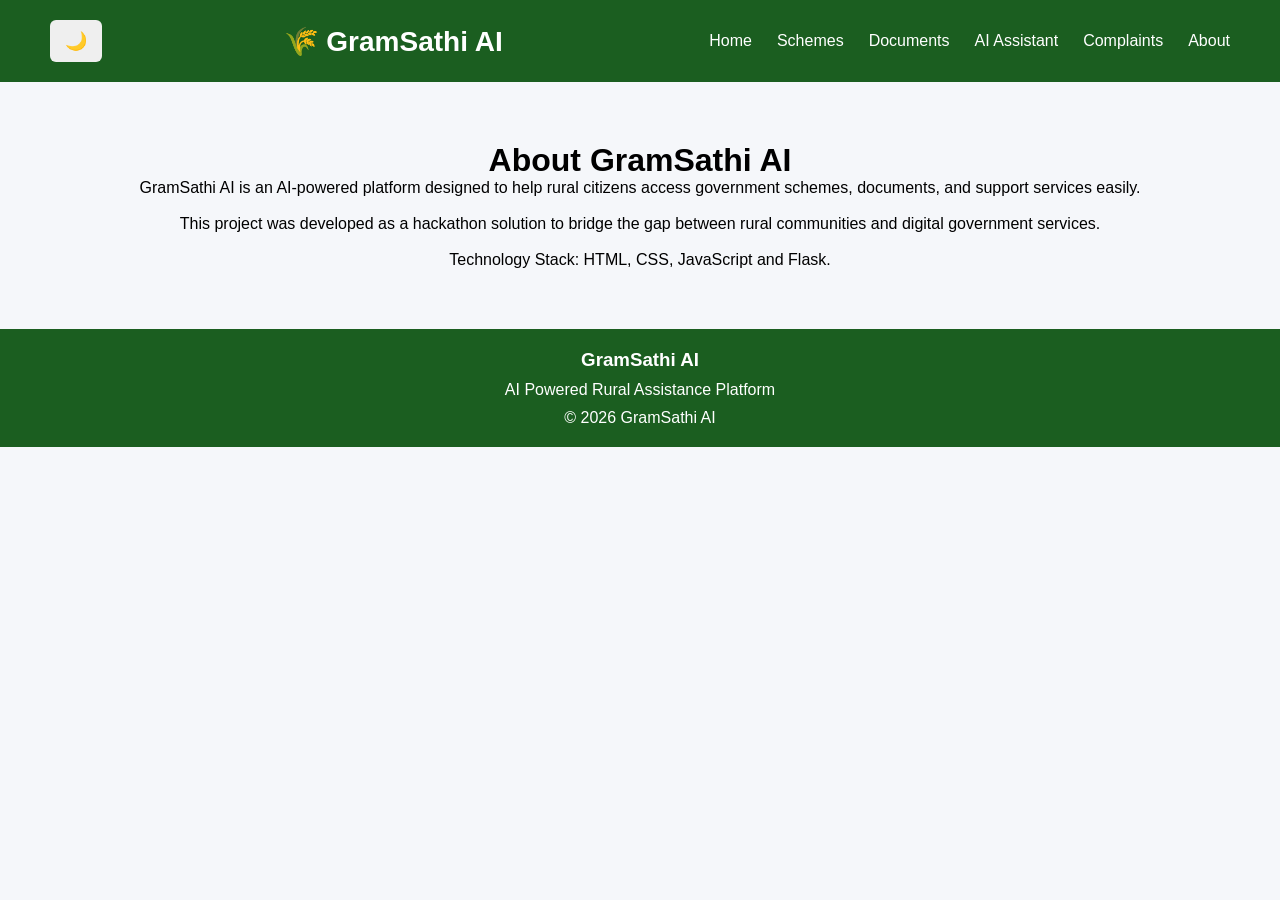
==== frontend/about.html @ bdd44109 "Initial commit" ====
<!DOCTYPE html>
<html lang="en">
<head>
    <meta charset="UTF-8">
    <meta name="viewport" content="width=device-width, initial-scale=1.0">
    <title>About GramSathi AI</title>
    <link rel="stylesheet" href="css/style.css">
    <link rel="stylesheet" href="css/responsive.css">
</head>
<body>

<nav class="navbar">
    <button id="themeBtn"
onclick="toggleTheme()">
🌙
</button>

<div class="logo">
🌾 GramSathi AI
</div>

<ul class="nav-links">

<li><a href="index.html">Home</a></li>

<li><a href="schemes.html">Schemes</a></li>

<li><a href="documents.html">Documents</a></li>

<li><a href="chatbot.html">AI Assistant</a></li>

<li><a href="complaints.html">Complaints</a></li>

<li><a href="about.html">About</a></li>

</ul>

</nav>

<div class="about">

<h1>About GramSathi AI</h1>

<p>
GramSathi AI is an AI-powered platform designed
to help rural citizens access government schemes,
documents, and support services easily.
</p>

<br>

<p>
This project was developed as a hackathon solution
to bridge the gap between rural communities and
digital government services.
</p>

<br>

<p>
Technology Stack:
HTML, CSS, JavaScript and Flask.
</p>

</div>

<footer>

<div class="footer-content">

<h3>GramSathi AI</h3>

<p>AI Powered Rural Assistance Platform</p>

<p>© 2026 GramSathi AI</p>

</div>

</footer>
<script src="js/theme.js"></script>
</body>
</html>
---- frontend/css/style.css ----
*{
    margin:0;
    padding:0;
    box-sizing:border-box;
    font-family:Segoe UI,sans-serif;
}

body{
    background:#f5f7fa;
}

/* Navbar */

.navbar{
    display:flex;
    justify-content:space-between;
    align-items:center;

    padding:20px 50px;

    background:#1b5e20;
    color:white;
}

.logo{
    font-size:28px;
    font-weight:bold;
}

.nav-links{
    display:flex;
    list-style:none;
}

.nav-links li{
    margin-left:25px;
}

.nav-links a{
    text-decoration:none;
    color:white;
    font-weight:500;
}

/* Hero */

.hero{
    min-height:80vh;

    display:flex;
    justify-content:center;
    align-items:center;

    text-align:center;

    background:linear-gradient(
      rgba(0,0,0,0.4),
      rgba(0,0,0,0.4)
    ),
    url("https://images.unsplash.com/photo-1506744038136-46273834b3fb");

    background-size:cover;
    background-position:center;

    color:white;
}
.hero-content{

    width:70%;

    background:rgba(255,255,255,0.1);

    padding:40px;

    border-radius:20px;

    /* Support for Safari (iOS/macOS) */
    -webkit-backdrop-filter: blur(5px);
    backdrop-filter: blur(5px);
}

.hero h1{
    font-size:60px;
}

.hero p{
    margin-top:20px;
    font-size:20px;
}

.btn{
    display:inline-block;

    margin-top:30px;

    padding:15px 30px;

    background:#4caf50;

    color:white;

    text-decoration:none;

    border-radius:6px;
}

/* Features */

.features{
    padding:70px;

    display:grid;

    grid-template-columns:
    repeat(auto-fit,minmax(250px,1fr));

    gap:25px;
}

.card{
    background:white;

    padding:30px;

    border-radius:12px;

    box-shadow:0 5px 15px rgba(0,0,0,0.1);

    transition:0.3s;
}

.card:hover{
    transform:translateY(-8px);
}

.card h2{
    margin-bottom:10px;
}

/* About */

.about{
    padding:60px;
    text-align:center;
}

.about h2{
    margin-bottom:20px;
    color:#1b5e20;
}

/* Footer */

footer{
    text-align:center;
    padding:20px;
    background:#1b5e20;
    color:white;
}
select{
    padding:12px;
    width:300px;
    border-radius:6px;
    margin-right:10px;
}

.btn{
    border:none;
    cursor:pointer;
}
.footer-content{
    text-align:center;
}

.footer-content h3{
    margin-bottom:10px;
}

.footer-content p{
    margin-top:10px;
}
.card{

transition:0.3s ease;

cursor:pointer;

}

.card:hover{

transform:translateY(-10px);

box-shadow:0 10px 25px rgba(0,0,0,0.15);

}

.btn{

transition:0.3s ease;

}

.btn:hover{

transform:scale(1.05);

}

.nav-links a{

transition:0.3s ease;

}

.nav-links a:hover{

color:#90ee90;

}
.complaint-container{
    max-width:700px;
    margin:50px auto;
    background:white;
    padding:30px;
    border-radius:15px;
    box-shadow:0 5px 15px rgba(0,0,0,0.1);
}
.complaint-container h2{
    text-align:center;
    color:#1b5e20;
    margin-bottom:25px;
}

.complaint-container input,
.complaint-container textarea{

    width:100%;

    padding:12px;

    border:1px solid #ddd;

    border-radius:8px;

    box-sizing:border-box;

    font-size:16px;
}

.complaint-container .btn{

    display:block;

    margin:20px auto;
}
#status{
    margin-top:15px;
    text-align:center;
    color:#1b5e20;
    font-weight:600;
}
/* Dark Mode */

.dark-mode{
    background:#121212;
    color:white;
}

.dark-mode .chat-container{
    background:#1e1e1e;
    color:white;
}

.dark-mode .chat-box{
    background:#2a2a2a;
}

.dark-mode .bot-message{
    background:#3a3a3a;
    color:white;
}

.dark-mode .navbar{
    background:#111;
}

.dark-mode input{
    background:#2a2a2a;
    color:white;
    border:1px solid #555;
}

.dark-mode textarea{
    background:#2a2a2a;
    color:white;
    border:1px solid #555;
}

#themeBtn{
    padding:10px 15px;
    border:none;
    border-radius:6px;
    cursor:pointer;
}
/* ===== GLOBAL DARK MODE ===== */

.dark-mode{
    background:#121212;
    color:#ffffff;
}

/* Navbar */
.dark-mode .navbar{
    background:#111111;
}

/* Cards */
.dark-mode .card{
    background:#1e1e1e;
    color:white;
}

/* Features Section */
.dark-mode .features{
    background:#121212;
}

/* About Section */
.dark-mode .about{
    background:#121212;
    color:white;
}

.dark-mode .about h2{
    color:#4caf50;
}

/* Complaint Container */
.dark-mode .complaint-container{
    background:#1e1e1e;
    color:white;
}

/* Chat Container */
.dark-mode .chat-container{
    background:#1e1e1e;
    color:white;
}

.dark-mode .chat-box{
    background:#2a2a2a;
}

/* Messages */
.dark-mode .bot-message{
    background:#333333;
    color:white;
}

.dark-mode .user-message{
    background:#4caf50;
    color:white;
}

/* Inputs */
.dark-mode input,
.dark-mode textarea,
.dark-mode select{
    background:#2a2a2a;
    color:white;
    border:1px solid #555;
}

/* Footer */
.dark-mode footer{
    background:#111111;
}

/* Links */
.dark-mode .nav-links a{
    color:white;
}

/* Theme Button */
#themeBtn{
    padding:10px 15px;
    border:none;
    border-radius:6px;
    cursor:pointer;
    font-size:18px;
}
#schemeSearch{

    width:400px;

    padding:12px;

    border-radius:8px;

    border:1px solid #ccc;

    font-size:16px;
}
#schemeSearch{

    width:400px;

    padding:12px;

    border-radius:8px;

    border:1px solid #ccc;

    font-size:16px;
}
---- frontend/css/responsive.css ----
@media (max-width: 768px){

    .navbar{
        flex-direction: column;
        padding: 15px;
    }

    .nav-links{
        flex-direction: column;
        text-align: center;
        margin-top: 15px;
    }

    .nav-links li{
        margin: 10px 0;
    }

    .hero h1{
        font-size: 32px;
    }

    .hero-content{
        width: 95%;
    }

    .features{
        padding: 20px;
        grid-template-columns: 1fr;
    }

    .chat-container{
        width: 95%;
    }

    select{
        width: 100%;
        margin-bottom: 10px;
    }
}
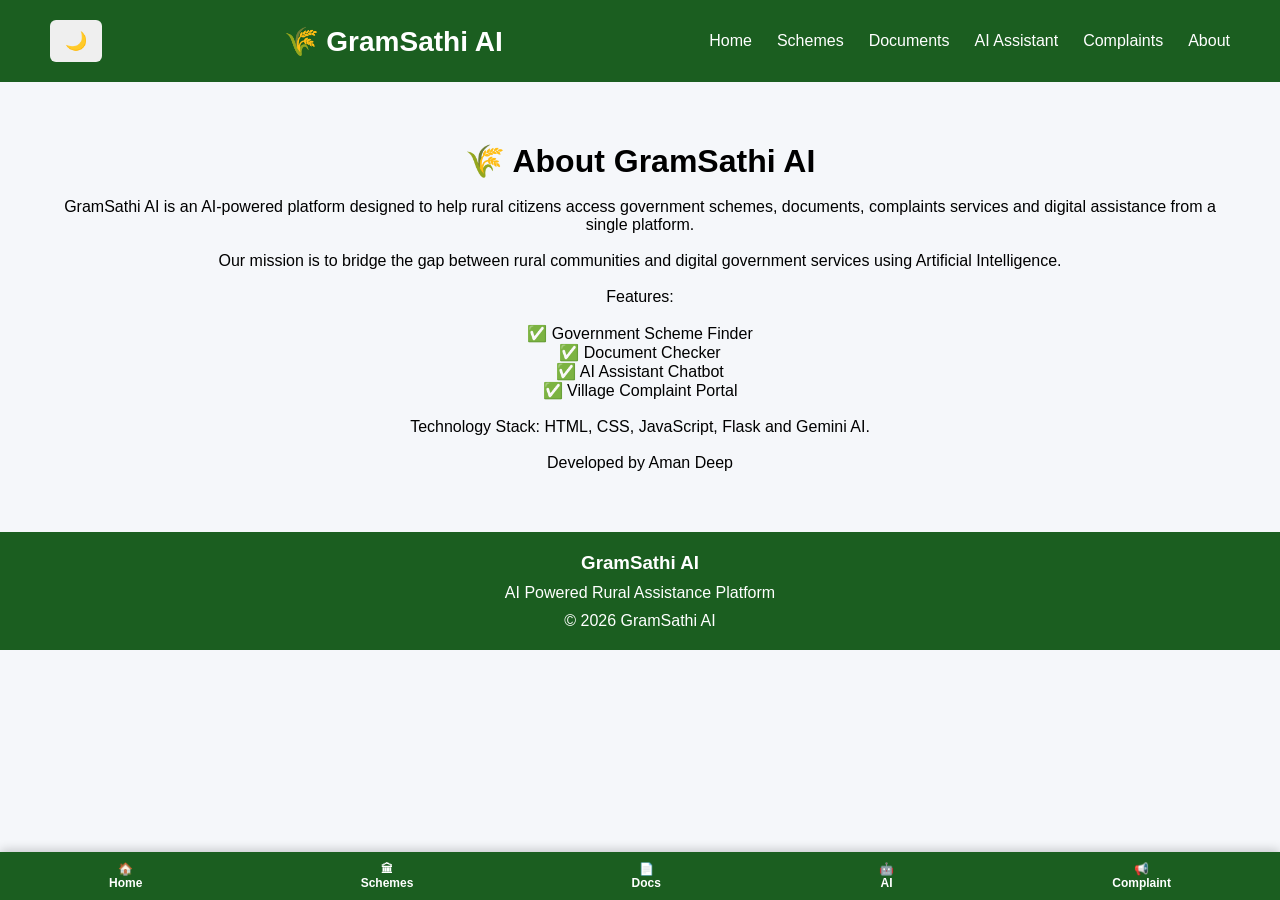
==== commit fad98ce5: "Improve mobile navigation and UX" ====
--- a/frontend/about.html
+++ b/frontend/about.html
@@ -1,17 +1,21 @@
 <!DOCTYPE html>
 <html lang="en">
 <head>
-    <meta charset="UTF-8">
-    <meta name="viewport" content="width=device-width, initial-scale=1.0">
-    <title>About GramSathi AI</title>
-    <link rel="stylesheet" href="css/style.css">
-    <link rel="stylesheet" href="css/responsive.css">
+<meta charset="UTF-8">
+<meta name="viewport" content="width=device-width, initial-scale=1.0">
+
+<title>About GramSathi AI</title>
+
+<link rel="stylesheet" href="css/style.css">
+<link rel="stylesheet" href="css/responsive.css">
+
 </head>
+
 <body>
 
 <nav class="navbar">
-    <button id="themeBtn"
-onclick="toggleTheme()">
+
+<button id="themeBtn" onclick="toggleTheme()">
 🌙
 </button>
 
@@ -22,15 +26,10 @@
 <ul class="nav-links">
 
 <li><a href="index.html">Home</a></li>
-
 <li><a href="schemes.html">Schemes</a></li>
-
 <li><a href="documents.html">Documents</a></li>
-
 <li><a href="chatbot.html">AI Assistant</a></li>
-
 <li><a href="complaints.html">Complaints</a></li>
-
 <li><a href="about.html">About</a></li>
 
 </ul>
@@ -39,27 +38,58 @@
 
 <div class="about">
 
-<h1>About GramSathi AI</h1>
+<h1>🌾 About GramSathi AI</h1>
+
+<br>
 
 <p>
-GramSathi AI is an AI-powered platform designed
-to help rural citizens access government schemes,
-documents, and support services easily.
+GramSathi AI is an AI-powered platform designed to help
+rural citizens access government schemes, documents,
+complaints services and digital assistance from a single platform.
 </p>
 
 <br>
 
 <p>
-This project was developed as a hackathon solution
-to bridge the gap between rural communities and
-digital government services.
+Our mission is to bridge the gap between rural communities
+and digital government services using Artificial Intelligence.
+</p>
+
+<br>
+
+<p>
+Features:
+</p>
+
+<br>
+
+<p>
+✅ Government Scheme Finder
+</p>
+
+<p>
+✅ Document Checker
+</p>
+
+<p>
+✅ AI Assistant Chatbot
+</p>
+
+<p>
+✅ Village Complaint Portal
 </p>
 
 <br>
 
 <p>
 Technology Stack:
-HTML, CSS, JavaScript and Flask.
+HTML, CSS, JavaScript, Flask and Gemini AI.
+</p>
+
+<br>
+
+<p>
+Developed by Aman Deep
 </p>
 
 </div>
@@ -70,13 +100,45 @@
 
 <h3>GramSathi AI</h3>
 
-<p>AI Powered Rural Assistance Platform</p>
+<p>
+AI Powered Rural Assistance Platform
+</p>
 
-<p>© 2026 GramSathi AI</p>
+<p>
+© 2026 GramSathi AI
+</p>
 
 </div>
 
 </footer>
+
+<!-- Bottom Navigation -->
+
+<div class="bottom-nav">
+
+<a href="index.html">
+🏠<br>Home
+</a>
+
+<a href="schemes.html">
+🏛<br>Schemes
+</a>
+
+<a href="documents.html">
+📄<br>Docs
+</a>
+
+<a href="chatbot.html">
+🤖<br>AI
+</a>
+
+<a href="complaints.html">
+📢<br>Complaint
+</a>
+
+</div>
+
 <script src="js/theme.js"></script>
+
 </body>
 </html>
--- a/frontend/css/style.css
+++ b/frontend/css/style.css
@@ -413,4 +413,119 @@
     border:1px solid #ccc;
 
     font-size:16px;
+}
+.chat-controls{
+    display: flex;
+    gap: 10px;
+    margin-top: 10px;
+}
+
+.chat-controls button{
+    flex: 1;
+}
+.menu-toggle{
+    display: none;
+}
+/* ===== MOBILE HEADER FIX ===== */
+
+@media (max-width:768px){
+
+    .navbar{
+
+        position:relative;
+
+        padding:10px 15px;
+
+        flex-direction:column;
+
+        gap:8px;
+    }
+
+    .logo{
+
+        font-size:20px;
+    }
+
+    #themeBtn{
+
+        position:absolute;
+
+        top:10px;
+
+        right:10px;
+
+        font-size:12px;
+
+        padding:5px 8px;
+    }
+
+    .nav-links{
+
+        display:flex;
+
+        flex-wrap:wrap;
+
+        justify-content:center;
+
+        gap:8px;
+    }
+
+    .nav-links li{
+
+        margin:0;
+    }
+
+    .nav-links a{
+
+        font-size:13px;
+    }
+}
+/* ===== Bottom Navigation ===== */
+
+.bottom-nav{
+
+    position:fixed;
+
+    bottom:0;
+
+    left:0;
+
+    width:100%;
+
+    background:#1b5e20;
+
+    display:flex;
+
+    justify-content:space-around;
+
+    align-items:center;
+
+    padding:10px 0;
+
+    z-index:9999;
+
+    box-shadow:0 -2px 10px rgba(0,0,0,0.2);
+}
+
+.bottom-nav a{
+
+    color:white;
+
+    text-decoration:none;
+
+    text-align:center;
+
+    font-size:12px;
+
+    font-weight:600;
+}
+
+body{
+
+    padding-bottom:80px;
+}
+
+.dark-mode .bottom-nav{
+
+    background:#111111;
 }
--- a/frontend/css/responsive.css
+++ b/frontend/css/responsive.css
@@ -1,39 +1,144 @@
-@media (max-width: 768px){
+@media (max-width:768px){
+
+    /* Navbar */
 
     .navbar{
-        flex-direction: column;
-        padding: 15px;
+        position:relative;
+        flex-direction:column;
+        padding:12px;
+        gap:10px;
+    }
+
+    .logo{
+        font-size:22px;
+    }
+
+    #themeBtn{
+        position:absolute;
+        top:10px;
+        right:10px;
+
+        padding:6px 10px;
+
+        font-size:12px;
+    }
+
+    /* Mobile Menu */
+
+    .menu-toggle{
+        display:block;
+
+        background:white;
+
+        border:none;
+
+        font-size:22px;
+
+        padding:5px 10px;
+
+        border-radius:6px;
+
+        cursor:pointer;
     }
 
     .nav-links{
-        flex-direction: column;
-        text-align: center;
-        margin-top: 15px;
+        display:none;
+
+        width:100%;
+
+        flex-direction:column;
+
+        align-items:center;
+
+        gap:8px;
+    }
+
+    .nav-links.show-menu{
+        display:flex;
     }
 
     .nav-links li{
-        margin: 10px 0;
+        margin:0;
     }
 
+    .nav-links a{
+        font-size:14px;
+    }
+
+    /* Hero */
+
     .hero h1{
-        font-size: 32px;
+        font-size:32px;
     }
 
     .hero-content{
-        width: 95%;
+        width:95%;
+        padding:20px;
     }
 
+    /* Features */
+
     .features{
-        padding: 20px;
-        grid-template-columns: 1fr;
+        grid-template-columns:1fr;
+        padding:20px;
     }
 
-    .chat-container{
-        width: 95%;
+    /* Schemes */
+
+    #schemeSearch,
+    #category,
+    .btn{
+        width:100%;
+        max-width:100%;
     }
 
     select{
-        width: 100%;
-        margin-bottom: 10px;
+        width:100%;
+        margin-bottom:10px;
+    }
+
+    /* Chatbot */
+
+    .chat-container{
+        width:98%;
+        margin:15px auto;
+        padding:10px;
+    }
+
+    .chat-box{
+        height:400px;
+        width:100%;
+        font-size:14px;
+    }
+
+    .input-area{
+        display:flex;
+        flex-direction:column;
+        gap:10px;
+    }
+
+    #userInput{
+        width:100%;
+        padding:12px;
+        font-size:16px;
+    }
+
+    .chat-controls{
+        display:flex;
+        flex-direction:column;
+        gap:10px;
+    }
+
+    .chat-controls button{
+        width:100%;
+        padding:12px;
+        font-size:15px;
+    }
+
+    /* Complaint Page */
+
+    .complaint-container{
+        width:95%;
+        padding:20px;
     }
 }
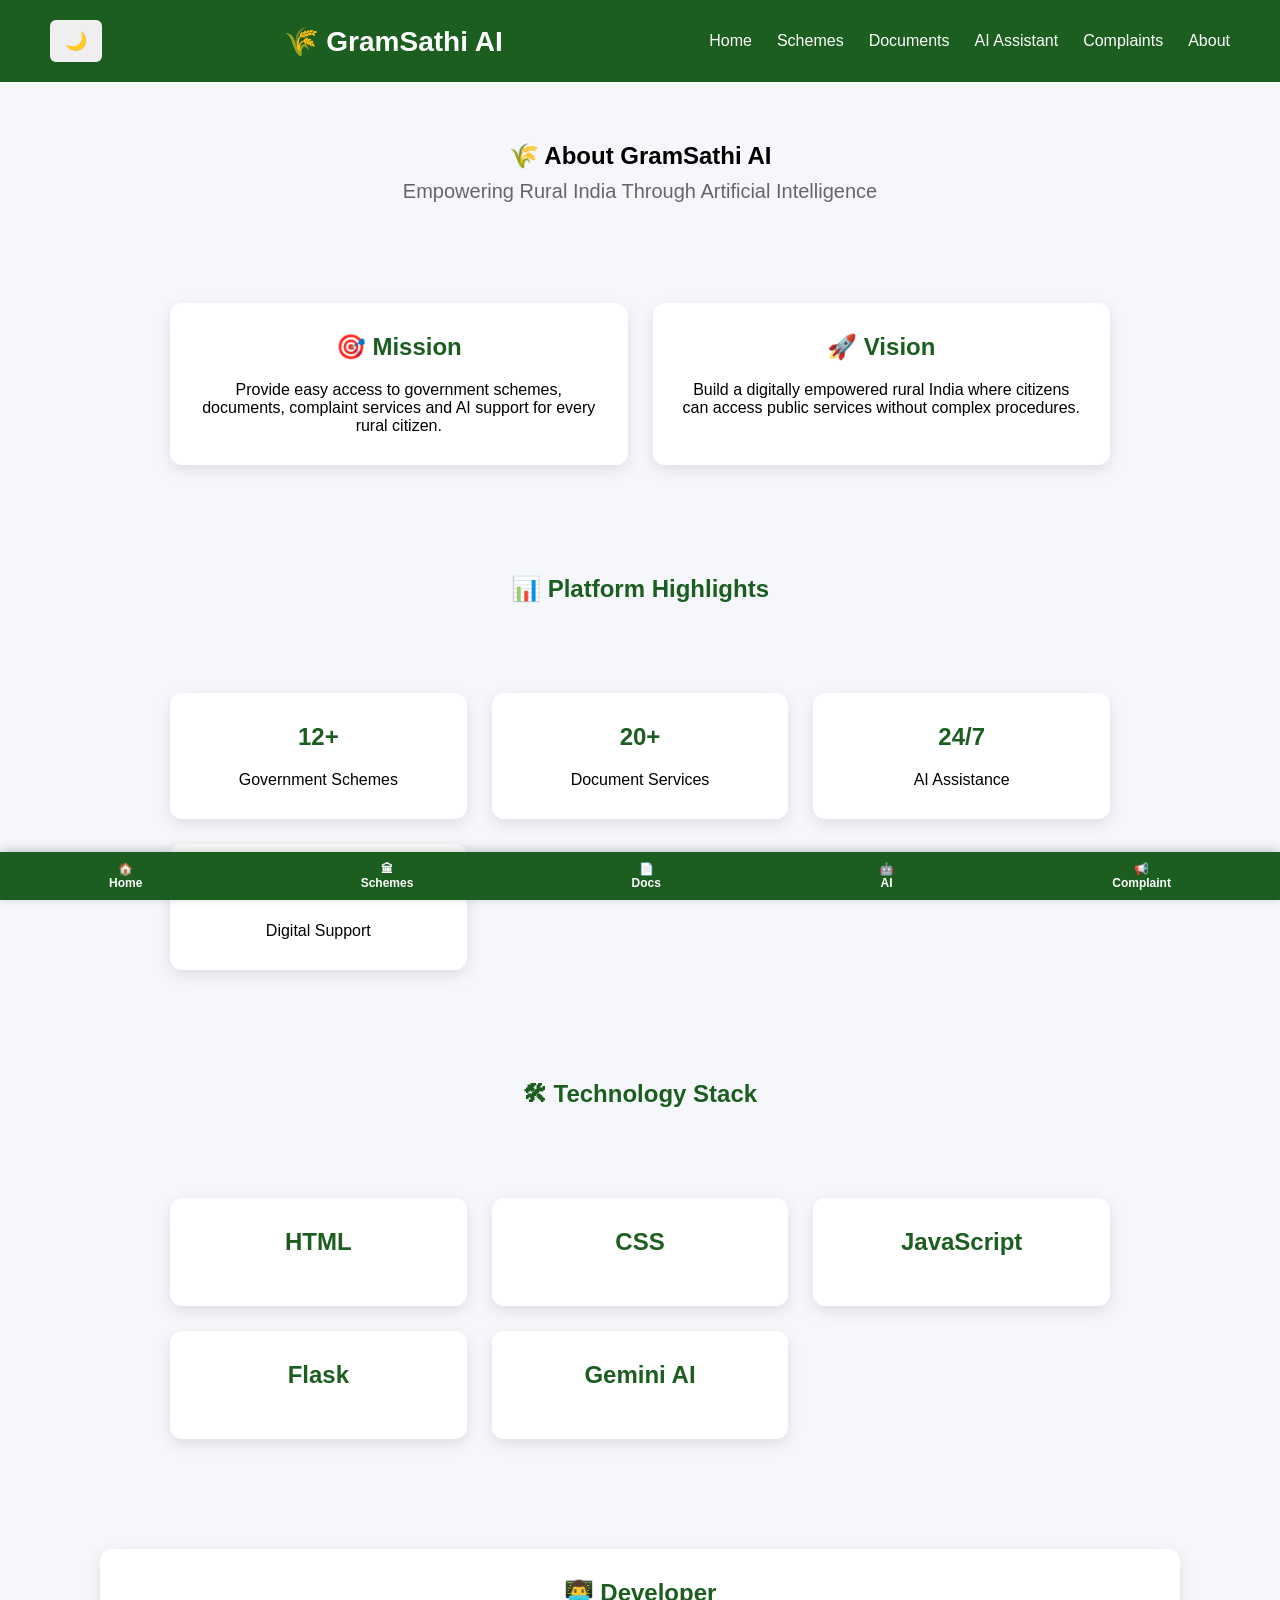
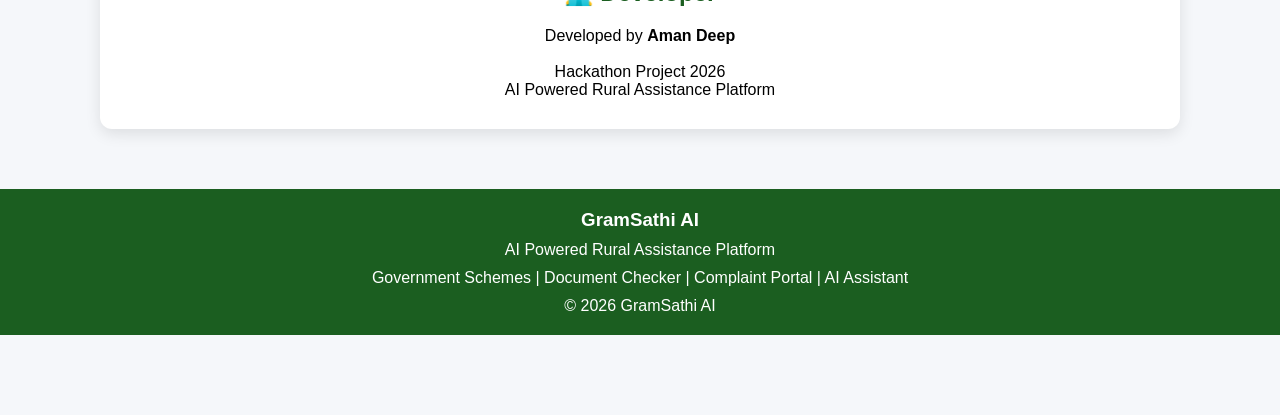
==== commit 18381ae9: "Improve mobile navigation and UX" ====
--- a/frontend/about.html
+++ b/frontend/about.html
@@ -36,63 +36,113 @@
 
 </nav>
 
-<div class="about">
+<section class="about">
 
 <h1>🌾 About GramSathi AI</h1>
 
-<br>
+<p class="about-tagline">
+Empowering Rural India Through Artificial Intelligence
+</p>
+
+<div class="features">
+
+<div class="card">
+<h2>🎯 Mission</h2>
+<p>
+Provide easy access to government schemes,
+documents, complaint services and AI support
+for every rural citizen.
+</p>
+</div>
+
+<div class="card">
+<h2>🚀 Vision</h2>
+<p>
+Build a digitally empowered rural India where
+citizens can access public services without
+complex procedures.
+</p>
+</div>
+
+</div>
+
+<h2 style="margin-top:40px;">
+📊 Platform Highlights
+</h2>
+
+<div class="features">
+
+<div class="card">
+<h2>12+</h2>
+<p>Government Schemes</p>
+</div>
+
+<div class="card">
+<h2>20+</h2>
+<p>Document Services</p>
+</div>
+
+<div class="card">
+<h2>24/7</h2>
+<p>AI Assistance</p>
+</div>
+
+<div class="card">
+<h2>100%</h2>
+<p>Digital Support</p>
+</div>
+
+</div>
+
+<h2 style="margin-top:40px;">
+🛠 Technology Stack
+</h2>
+
+<div class="features">
+
+<div class="card">
+<h2>HTML</h2>
+</div>
+
+<div class="card">
+<h2>CSS</h2>
+</div>
+
+<div class="card">
+<h2>JavaScript</h2>
+</div>
+
+<div class="card">
+<h2>Flask</h2>
+</div>
+
+<div class="card">
+<h2>Gemini AI</h2>
+</div>
+
+</div>
+
+<div class="card" style="margin-top:40px;">
+
+<h2>👨‍💻 Developer</h2>
 
 <p>
-GramSathi AI is an AI-powered platform designed to help
-rural citizens access government schemes, documents,
-complaints services and digital assistance from a single platform.
+Developed by <b>Aman Deep</b>
 </p>
 
 <br>
 
 <p>
-Our mission is to bridge the gap between rural communities
-and digital government services using Artificial Intelligence.
-</p>
-
-<br>
-
-<p>
-Features:
-</p>
-
-<br>
-
-<p>
-✅ Government Scheme Finder
+Hackathon Project 2026
 </p>
 
 <p>
-✅ Document Checker
-</p>
-
-<p>
-✅ AI Assistant Chatbot
-</p>
-
-<p>
-✅ Village Complaint Portal
-</p>
-
-<br>
-
-<p>
-Technology Stack:
-HTML, CSS, JavaScript, Flask and Gemini AI.
-</p>
-
-<br>
-
-<p>
-Developed by Aman Deep
+AI Powered Rural Assistance Platform
 </p>
 
 </div>
+
+</section>
 
 <footer>
 
@@ -105,14 +155,17 @@
 </p>
 
 <p>
+Government Schemes | Document Checker |
+Complaint Portal | AI Assistant
+</p>
+
+<p>
 © 2026 GramSathi AI
 </p>
 
 </div>
 
 </footer>
-
-<!-- Bottom Navigation -->
 
 <div class="bottom-nav">
 
--- a/frontend/css/style.css
+++ b/frontend/css/style.css
@@ -528,4 +528,95 @@
 .dark-mode .bottom-nav{
 
     background:#111111;
+}
+/* ===== HAMBURGER MENU FIX ===== */
+
+.menu-toggle{
+    display:none;
+}
+
+@media (max-width:768px){
+
+    .navbar{
+        position:relative;
+        padding:12px 15px;
+        min-height:60px;
+    }
+
+    .logo{
+        font-size:20px;
+        text-align:center;
+    }
+
+    #themeBtn{
+        position:absolute;
+        right:10px;
+        top:10px;
+        padding:6px 10px;
+        font-size:12px;
+    }
+
+    .menu-toggle{
+        display:block;
+        position:absolute;
+        left:10px;
+        top:10px;
+        background:white;
+        border:none;
+        border-radius:6px;
+        padding:5px 10px;
+        font-size:20px;
+        cursor:pointer;
+    }
+
+    .nav-links{
+        display:none !important;
+        width:100%;
+        margin-top:15px;
+    }
+
+    .nav-links.show-menu{
+        display:flex !important;
+        flex-direction:column;
+        align-items:center;
+        gap:10px;
+    }
+
+    .nav-links li{
+        margin:0;
+    }
+}
+.about-tagline{
+
+    font-size:20px;
+
+    color:#666;
+
+    margin-top:10px;
+
+    margin-bottom:30px;
+
+    font-weight:500;
+}
+
+.about{
+
+    max-width:1200px;
+
+    margin:auto;
+}
+
+.about .card{
+
+    text-align:center;
+}
+
+.about .card h2{
+
+    color:#1b5e20;
+}
+
+.dark-mode .about-tagline{
+
+    color:#cccccc;
 }
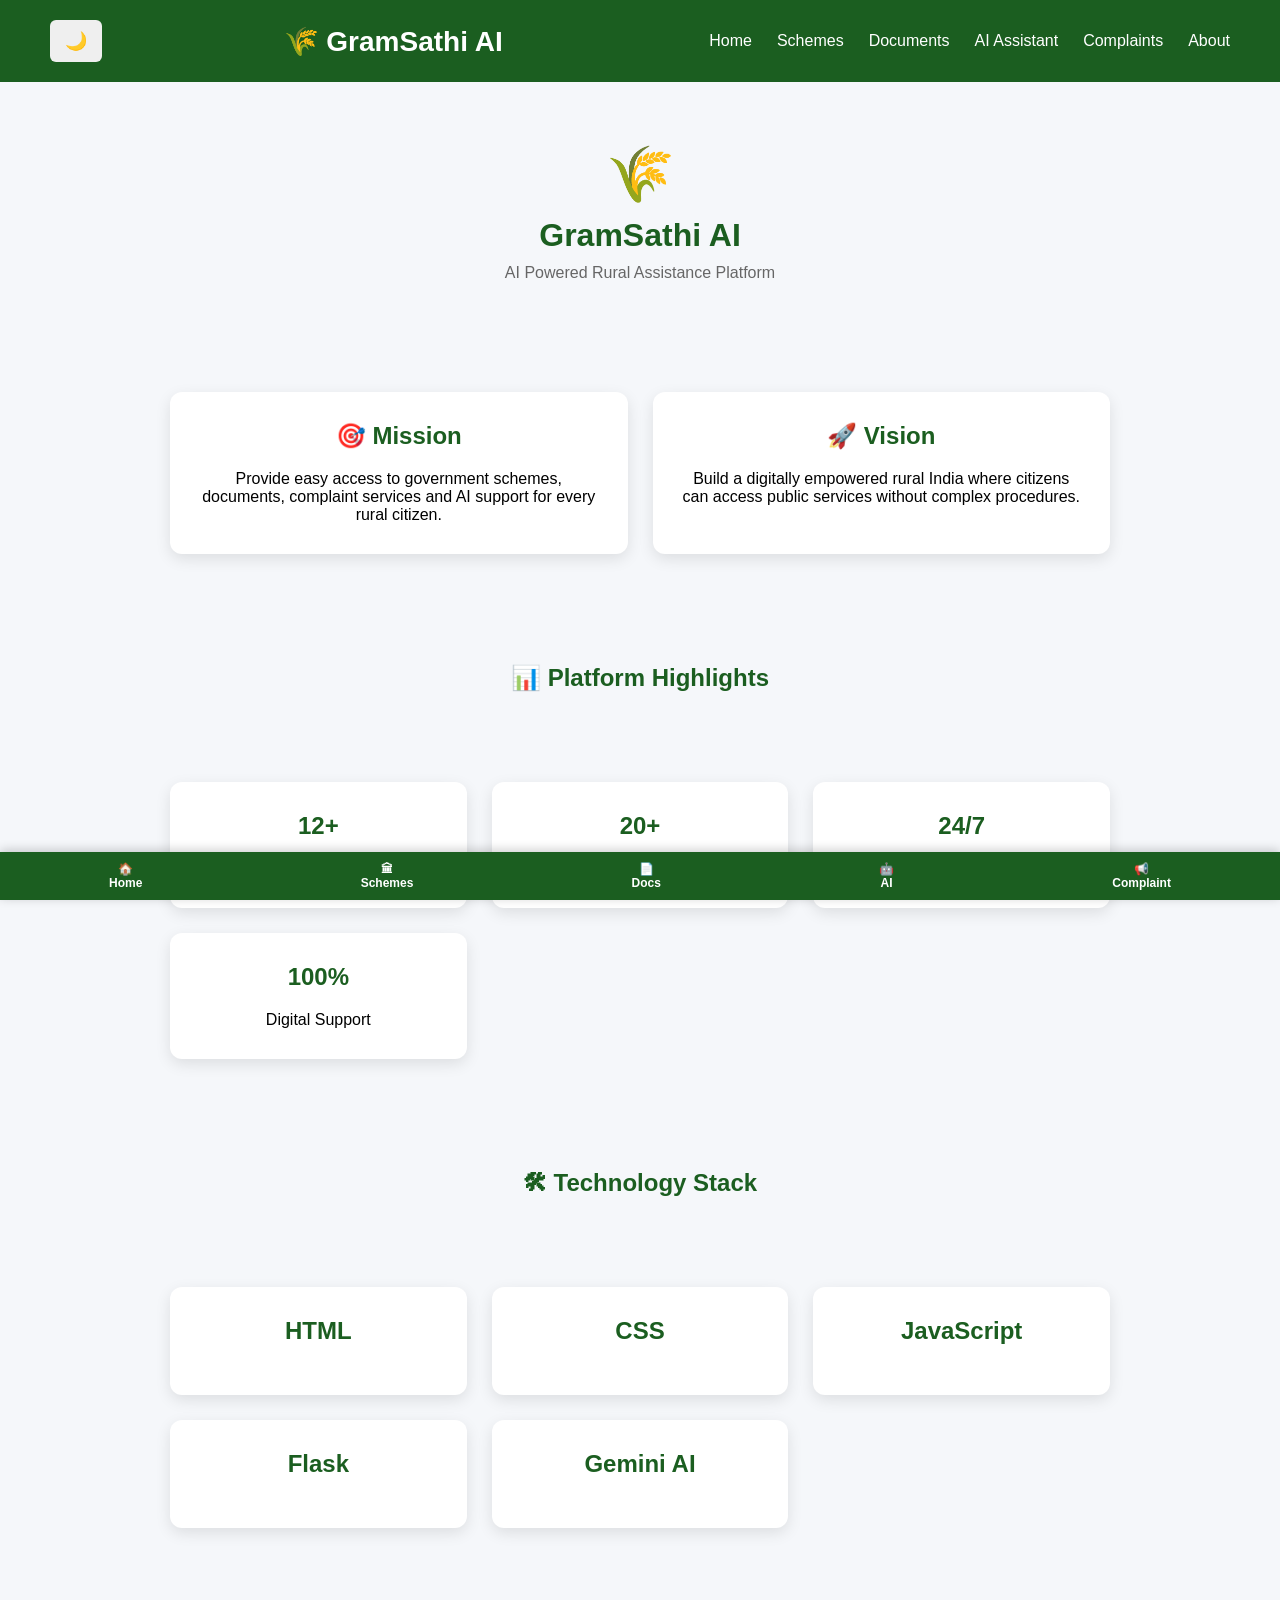
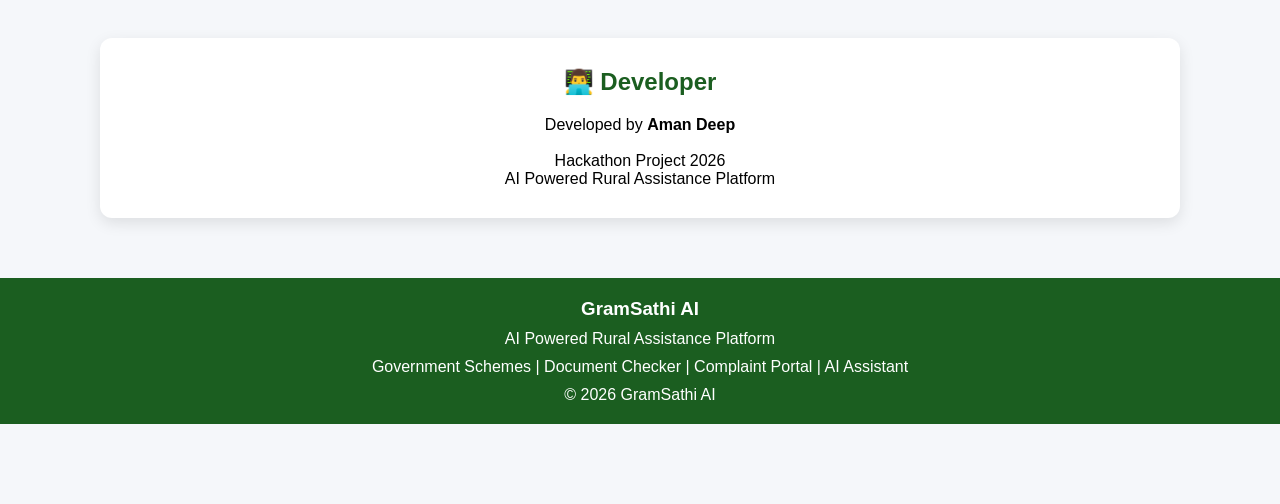
==== commit 665368fd: "Improve mobile navigation and UX" ====
--- a/frontend/about.html
+++ b/frontend/about.html
@@ -8,6 +8,11 @@
 
 <link rel="stylesheet" href="css/style.css">
 <link rel="stylesheet" href="css/responsive.css">
+
+<style>
+/* moved inline spacing to CSS class to avoid inline style attributes */
+.mt-40 { margin-top: 40px; }
+</style>
 
 </head>
 
@@ -38,11 +43,21 @@
 
 <section class="about">
 
-<h1>🌾 About GramSathi AI</h1>
+<div class="about-hero">
+
+<div class="about-icon">
+🌾
+</div>
+
+<h1>
+GramSathi AI
+</h1>
 
 <p class="about-tagline">
-Empowering Rural India Through Artificial Intelligence
-</p>
+AI Powered Rural Assistance Platform
+</p>
+
+</div>
 
 <div class="features">
 
@@ -66,7 +81,7 @@
 
 </div>
 
-<h2 style="margin-top:40px;">
+<h2 class="mt-40">
 📊 Platform Highlights
 </h2>
 
@@ -94,7 +109,7 @@
 
 </div>
 
-<h2 style="margin-top:40px;">
+<h2 class="mt-40">
 🛠 Technology Stack
 </h2>
 
@@ -122,7 +137,7 @@
 
 </div>
 
-<div class="card" style="margin-top:40px;">
+<div class="card mt-40">
 
 <h2>👨‍💻 Developer</h2>
 
--- a/frontend/css/style.css
+++ b/frontend/css/style.css
@@ -619,4 +619,58 @@
 .dark-mode .about-tagline{
 
     color:#cccccc;
+}
+.about-hero{
+
+    text-align:center;
+
+    margin-bottom:40px;
+}
+
+.about-icon{
+
+    font-size:55px;
+
+    margin-bottom:10px;
+}
+
+.about-hero h1{
+
+    font-size:32px;
+
+    color:#1b5e20;
+
+    margin-bottom:10px;
+}
+
+.about-tagline{
+
+    font-size:16px;
+
+    color:#666;
+
+    font-weight:500;
+
+    max-width:300px;
+
+    margin:auto;
+}
+
+.dark-mode .about-tagline{
+
+    color:#cccccc;
+}
+
+@media (max-width:768px){
+
+    .about-hero h1{
+
+        font-size:28px;
+    }
+
+    .about-icon{
+
+        font-size:45px;
+    }
+
 }
